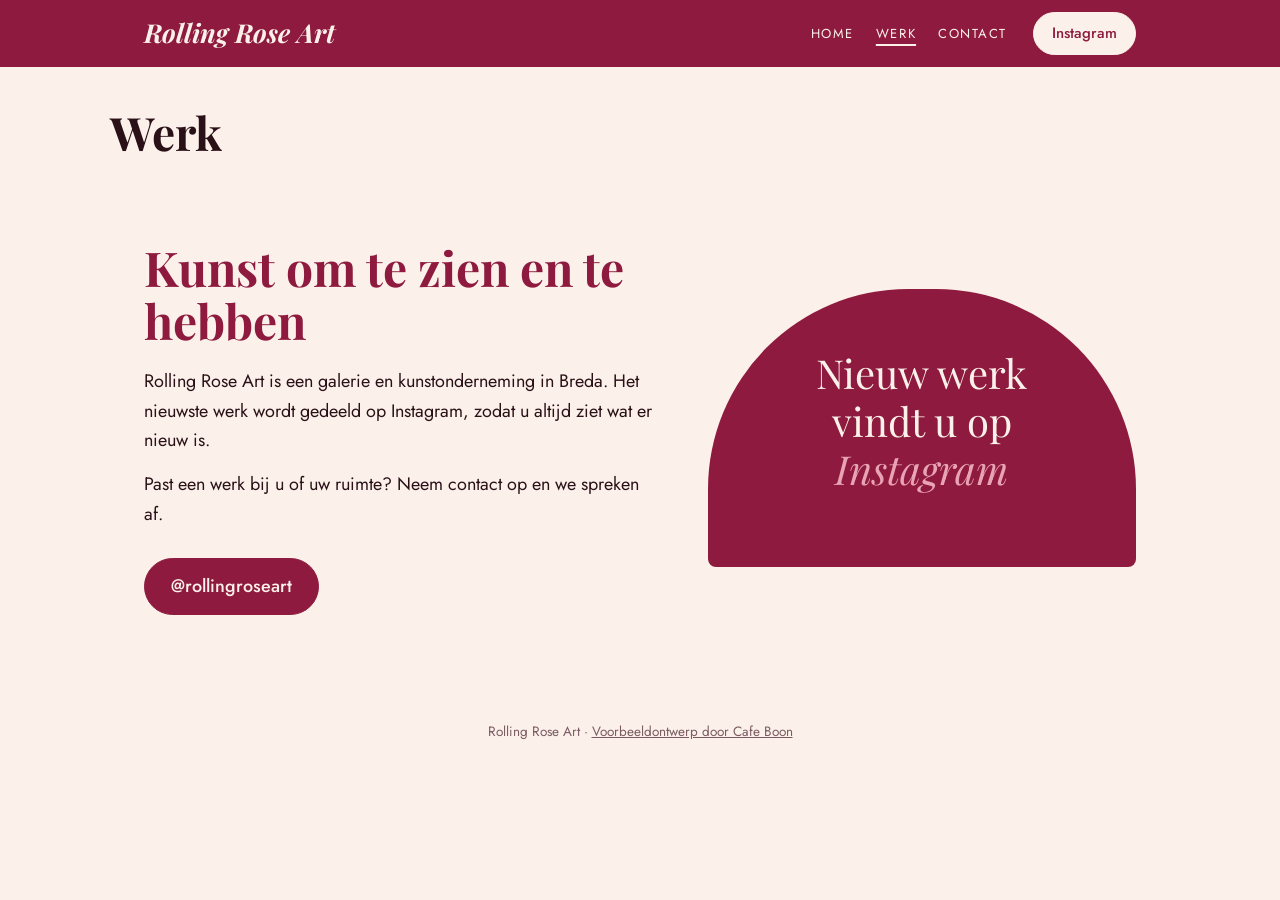
==== aanbod.html @ 6b9c889c "Website opgedeeld in meerdere pagina's" ====
<!doctype html>
<html lang="nl">
<head>
<meta charset="utf-8">
<meta name="viewport" content="width=device-width,initial-scale=1">
<title>Werk | Rolling Rose Art</title>
<meta name="description" content="Rolling Rose Art is een galerie en kunstonderneming in Breda. Bekijk nieuw werk op Instagram, bel of mail voor een afspraak aan de Bernard de Wildestraat.">
<meta name="robots" content="noindex">
<link rel="icon" type="image/png" href="images/favicon.png">
<meta property="og:title" content="Rolling Rose Art | Kunst uit Breda">
<meta property="og:description" content="Galerie en kunst in Breda. Nieuw werk vindt u op Instagram.">
<meta property="og:image" content="https://rollingroseart.cafeboon.com/images/og.png">
<meta property="og:type" content="website">
<link rel="preconnect" href="https://fonts.googleapis.com"><link rel="preconnect" href="https://fonts.gstatic.com" crossorigin>
<link href="https://fonts.googleapis.com/css2?family=Jost:wght@400;500&family=Playfair+Display:ital,wght@0,600;1,700&display=swap" rel="stylesheet">
<link rel="stylesheet" href="style.css">
</head>
<body>
<header class="top"><div class="wrap bar"><a class="brand" href="index.html">Rolling Rose Art</a>
<nav><a href="index.html">Home</a><a aria-current="page" href="aanbod.html">Werk</a><a href="contact.html">Contact</a></nav>
<a class="btn sm" href="https://www.instagram.com/rollingroseart/" rel="noopener">Instagram</a></div></header>
<div aria-label="Pagina's" class="sn-bar" role="navigation"><a class="sn-link" href="index.html">Home</a><a aria-current="page" class="sn-link" href="aanbod.html">Werk</a><a class="sn-link" href="contact.html">Contact</a></div>
<main id="top">
<div class="sn-head"><h1>Werk</h1></div>
<section id="kunst"><div class="wrap two">
<div><h2>Kunst om te zien en te hebben</h2>
<p>Rolling Rose Art is een galerie en kunstonderneming in Breda. Het nieuwste werk wordt gedeeld op Instagram, zodat u altijd ziet wat er nieuw is.</p>
<p>Past een werk bij u of uw ruimte? Neem contact op en we spreken af.</p>
<div class="row"><a class="btn" href="https://www.instagram.com/rollingroseart/" rel="noopener">@rollingroseart</a></div></div>
<div class="quote"><p>Nieuw werk<br/>vindt u op<br/><em>Instagram</em></p></div>
</div></section>
</main>
<footer><div class="wrap">Rolling Rose Art · <a href="https://cafeboon.com">Voorbeeldontwerp door Cafe Boon</a></div></footer>
</body></html>
---- style.css ----
*{box-sizing:border-box;margin:0}
:root{--r:#8e1b3f;--c:#fbf1ea;--p:#e8a3b4;--ink:#2a1118}
html{scroll-behavior:smooth}
body{font-family:'Jost',Arial,sans-serif;background:var(--c);color:var(--ink);font-size:18px;line-height:1.65}
.wrap{max-width:1040px;margin:0 auto;padding:0 24px;position:relative}
a{color:inherit}
h1,h2,.brand{font-family:'Playfair Display',serif}
h2{font-size:clamp(32px,5vw,48px);line-height:1.1;color:var(--r);margin-bottom:20px}
.top{background:var(--r);color:var(--c);position:sticky;top:0;z-index:10}
.bar{display:flex;align-items:center;gap:26px;padding-top:12px;padding-bottom:12px}
.brand{font-style:italic;font-weight:700;font-size:26px;text-decoration:none;margin-right:auto}
nav{display:flex;gap:22px;letter-spacing:.12em;text-transform:uppercase;font-size:13px}
nav a{text-decoration:none}
.btn{display:inline-block;background:var(--r);color:var(--c);padding:13px 26px;text-decoration:none;font-weight:500;border-radius:40px;border:1.5px solid var(--r)}
.btn.o{background:transparent;color:var(--r)}
.btn.sm{padding:8px 18px;font-size:15px;background:var(--c);color:var(--r);border-color:var(--c)}
.row{display:flex;flex-wrap:wrap;gap:12px;margin-top:28px}
.hero{padding:110px 0 100px;overflow:hidden;position:relative}
.tag{letter-spacing:.22em;text-transform:uppercase;font-size:13px;color:var(--r);margin-bottom:12px}
.hero h1{font-style:italic;font-weight:700;color:var(--r);font-size:clamp(54px,12vw,150px);line-height:.95}
.lead{margin-top:26px;max-width:26em;font-size:22px}
.petal{position:absolute;border-radius:50% 0 50% 50%;background:var(--p);opacity:.55}
.p1{width:260px;height:260px;right:-40px;top:-30px;transform:rotate(20deg)}
.p2{width:150px;height:150px;right:210px;top:150px;transform:rotate(-30deg);background:var(--r);opacity:.18}
.p3{width:90px;height:90px;right:60px;top:300px;transform:rotate(60deg)}
section{padding:84px 0}
.two{display:grid;grid-template-columns:1.2fr 1fr;gap:50px;align-items:center}
.two p{margin-bottom:14px}
.quote{background:var(--r);color:var(--c);padding:60px 36px;border-radius:200px 200px 8px 8px;font-family:'Playfair Display',serif;font-size:clamp(28px,4vw,40px);line-height:1.2;text-align:center}
.quote em{color:var(--p)}
.rose{background:#f4dce0}
.steps{list-style:none;padding:0;counter-reset:s;display:grid;grid-template-columns:repeat(3,1fr);gap:20px}
.steps li{counter-increment:s;background:var(--c);padding:28px;border-radius:8px}
.steps li::before{content:counter(s);display:block;font-family:'Playfair Display',serif;font-style:italic;font-size:46px;color:var(--r);line-height:1}
.steps b{font-size:21px;display:block;margin:6px 0 4px}
.info{display:grid;grid-template-columns:auto 1fr;gap:10px 24px}
.info dt{color:var(--r);font-size:13px;letter-spacing:.16em;text-transform:uppercase;padding-top:5px}
.two iframe{width:100%;height:100%;min-height:340px;border:0;border-radius:8px}
footer{text-align:center;font-size:13.5px;padding:22px;color:#7b5a62}
@media(max-width:800px){nav{display:none}.two,.steps{grid-template-columns:1fr}.hero{padding:64px 0 60px}section{padding:56px 0}.p1{width:170px;height:170px}.p2{display:none}}
/* sitenav:start */
.sn-bar{display:none;gap:6px;overflow-x:auto;white-space:nowrap;-webkit-overflow-scrolling:touch;padding:8px 12px;background:inherit;color:inherit;font:inherit;line-height:1.2;border-bottom:1px solid rgba(128,128,128,.35);box-sizing:border-box;max-width:100%}
.sn-bar a.sn-link{flex:0 0 auto;padding:9px 15px;border-radius:999px;color:inherit;text-decoration:none;font-size:15px;font-weight:600;letter-spacing:0;text-transform:none;margin:0}
.sn-bar a.sn-link[aria-current="page"]{background:rgba(128,128,128,.2);box-shadow:inset 0 -2px 0 currentColor}
@media(max-width:800px){.sn-bar{display:flex}}
nav a[aria-current="page"]:not(.cta):not(.btn):not(.call){text-decoration:underline;text-underline-offset:6px;text-decoration-thickness:2px}
.sn-head{max-width:1100px;margin:0 auto;padding:40px 20px 0;box-sizing:border-box}
.sn-head h1{margin:0;color:inherit;font-size:clamp(30px,5vw,46px);line-height:1.1}
.sn-cards{max-width:1100px;margin:0 auto;padding:40px 20px;display:grid;grid-template-columns:repeat(auto-fit,minmax(230px,1fr));gap:16px;box-sizing:border-box}
.sn-card{display:block;padding:20px 22px;border:1px solid rgba(128,128,128,.45);border-radius:10px;background:rgba(128,128,128,.07);color:inherit;text-decoration:none;min-width:0}
.sn-card strong{display:block;font-size:1.25em;margin:0 0 6px;color:inherit}
.sn-card span{display:block;opacity:.8;font-size:.95em;line-height:1.4}
.sn-card:hover,.sn-card:focus-visible{border-color:currentColor}
/* sitenav:end */
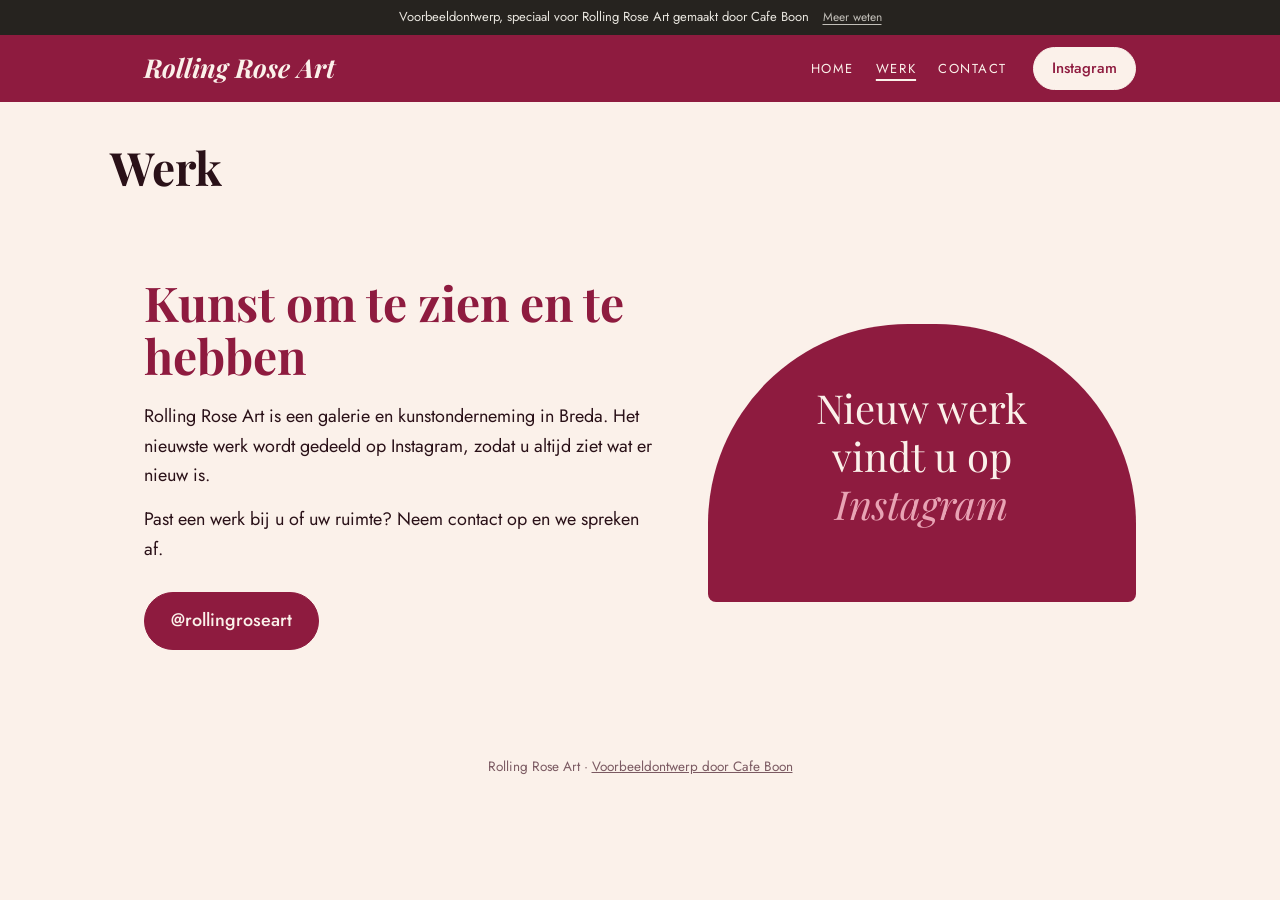
==== commit f4d8c8a0: "Werkende formulieren voor afspraken en aanvragen" ====
--- a/aanbod.html
+++ b/aanbod.html
@@ -16,6 +16,7 @@
 <link rel="stylesheet" href="style.css">
 </head>
 <body>
+<div class="vb-banner" role="note"><span>Voorbeeldontwerp, speciaal voor Rolling Rose Art gemaakt door Cafe Boon</span><a href="https://cafeboon.com">Meer weten</a></div>
 <header class="top"><div class="wrap bar"><a class="brand" href="index.html">Rolling Rose Art</a>
 <nav><a href="index.html">Home</a><a aria-current="page" href="aanbod.html">Werk</a><a href="contact.html">Contact</a></nav>
 <a class="btn sm" href="https://www.instagram.com/rollingroseart/" rel="noopener">Instagram</a></div></header>
--- a/style.css
+++ b/style.css
@@ -52,3 +52,31 @@
 .sn-card span{display:block;opacity:.8;font-size:.95em;line-height:1.4}
 .sn-card:hover,.sn-card:focus-visible{border-color:currentColor}
 /* sitenav:end */
+/* voorbeeld-formulier:start */
+@layer sn{.sn-form button.btn{border:0;font:inherit;cursor:pointer;line-height:1.2}}
+.sn-formsec{padding:36px 0 72px}
+.sn-formwrap{max-width:1100px;margin:0 auto;padding:0 20px;box-sizing:border-box}
+.sn-formwrap>h2{margin:0 0 12px}
+.sn-formwrap>.sn-lead,.sn-formwrap>.sn-form,.sn-formwrap>.sn-done{max-width:720px}
+.sn-formwrap .sn-lead{margin:0 0 24px;opacity:.85}
+.sn-form{display:grid;grid-template-columns:1fr 1fr;gap:16px}
+.sn-field{display:flex;flex-direction:column;gap:6px;min-width:0;text-align:left}
+.sn-field.full{grid-column:1/-1}
+.sn-field label{font-size:14px;font-weight:600}
+.sn-field input,.sn-field select,.sn-field textarea{font:inherit;font-size:16px;line-height:1.4;color:inherit;background:rgba(128,128,128,.12);border:1px solid rgba(128,128,128,.55);border-radius:8px;padding:11px 12px;width:100%;box-sizing:border-box;min-width:0;max-width:100%;-webkit-appearance:none;appearance:none}
+.sn-field select{background-image:linear-gradient(45deg,transparent 50%,currentColor 50%),linear-gradient(135deg,currentColor 50%,transparent 50%);background-position:calc(100% - 20px) 50%,calc(100% - 15px) 50%;background-size:5px 5px;background-repeat:no-repeat;padding-right:38px}
+.sn-field select option{color:#111;background:#fff}
+.sn-field textarea{resize:vertical}
+.sn-field input:focus,.sn-field select:focus,.sn-field textarea:focus{outline:2px solid currentColor;outline-offset:1px}
+.sn-done{padding:28px;border:1px solid rgba(128,128,128,.55);border-radius:12px;background:rgba(128,128,128,.1)}
+.sn-done h2{margin:0 0 10px}
+.sn-done p{margin:0}
+.sn-done a{text-decoration:underline;text-underline-offset:3px;font-weight:600}
+.sn-formlink{padding:0 0 56px}
+@media(max-width:640px){.sn-form{grid-template-columns:1fr}.sn-formsec{padding:24px 0 56px}}
+/* voorbeeld-formulier:end */
+/* voorbeeldbanner:start */
+.vb-banner{display:flex;flex-wrap:wrap;justify-content:center;align-items:baseline;gap:2px 14px;padding:8px 16px;background:#26231f;color:#e9e6df;font-size:13px;line-height:1.45;letter-spacing:0;text-transform:none;font-weight:400;text-align:center;position:relative;z-index:1000}
+.vb-banner a{color:inherit;opacity:.8;text-decoration:underline;text-underline-offset:3px;font-size:12px;font-weight:400;white-space:nowrap;letter-spacing:0;text-transform:none}
+.vb-banner a:hover{opacity:1}
+/* voorbeeldbanner:end */
